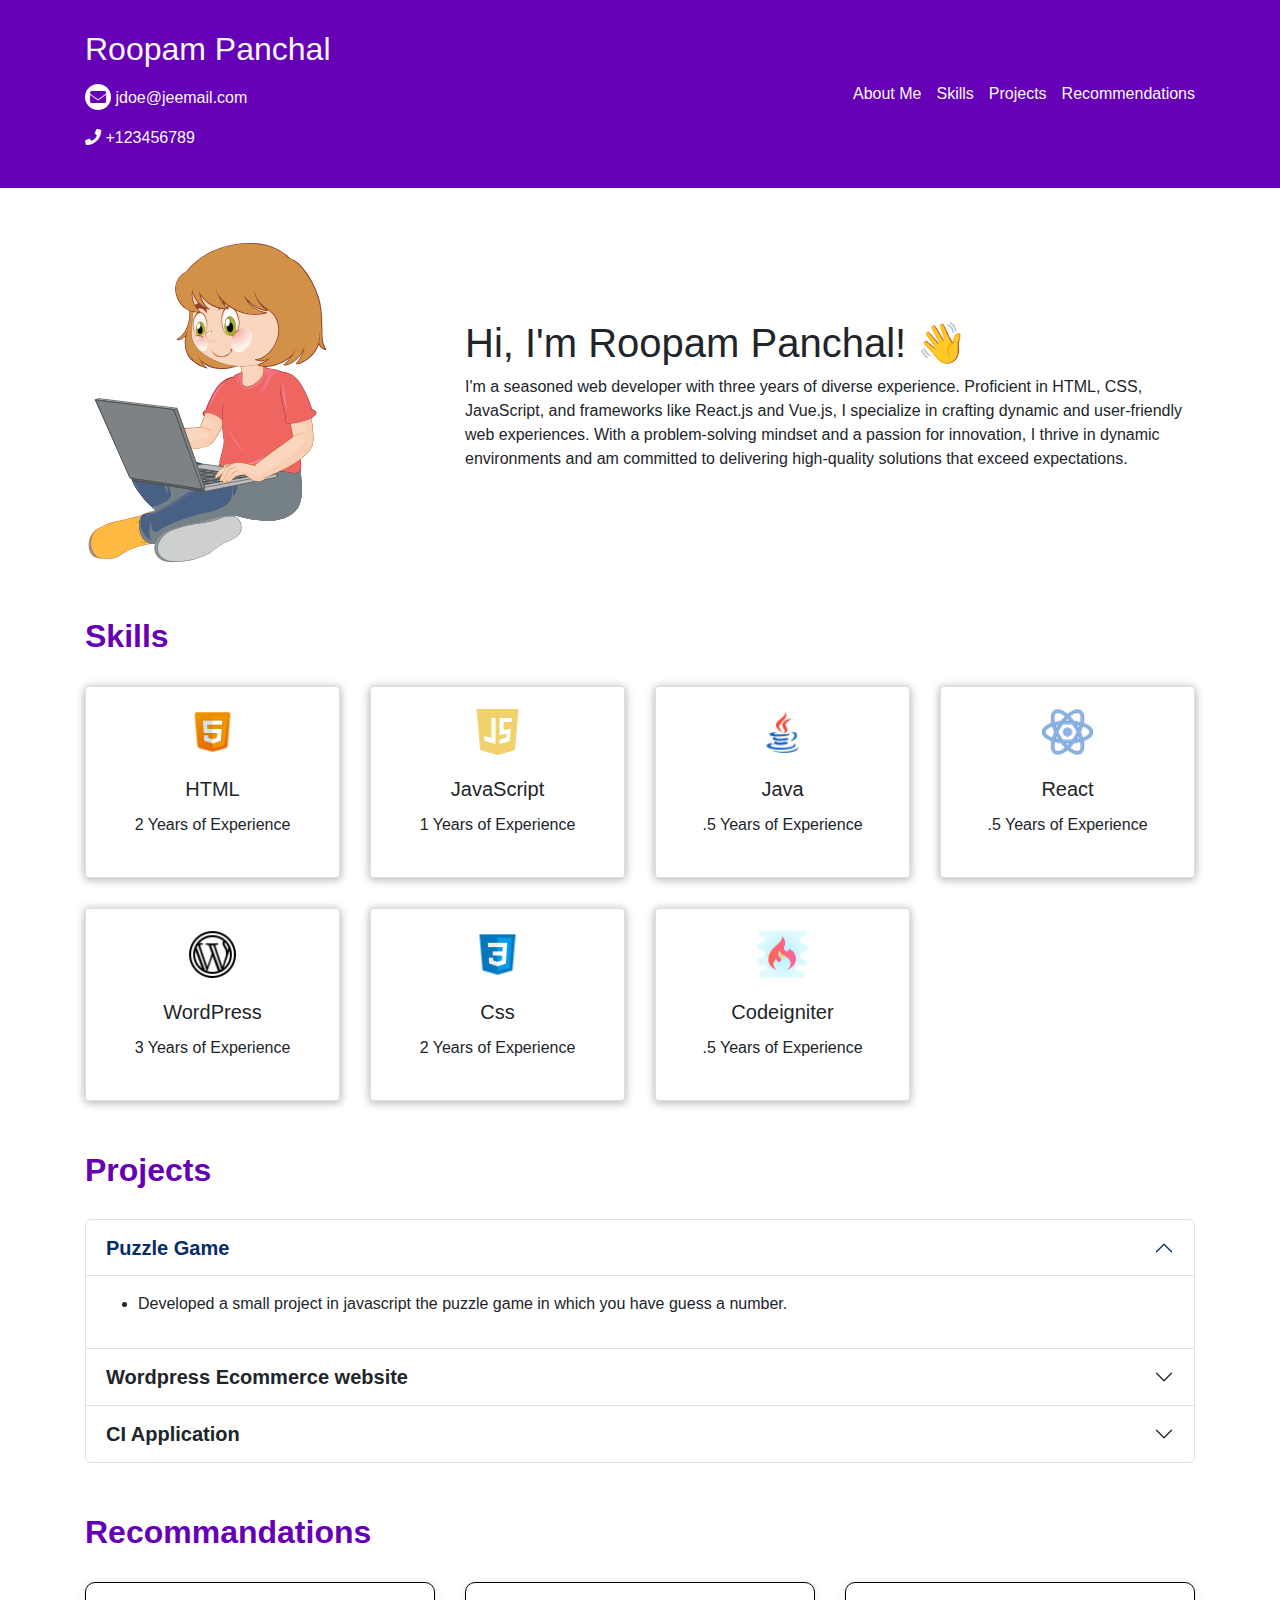
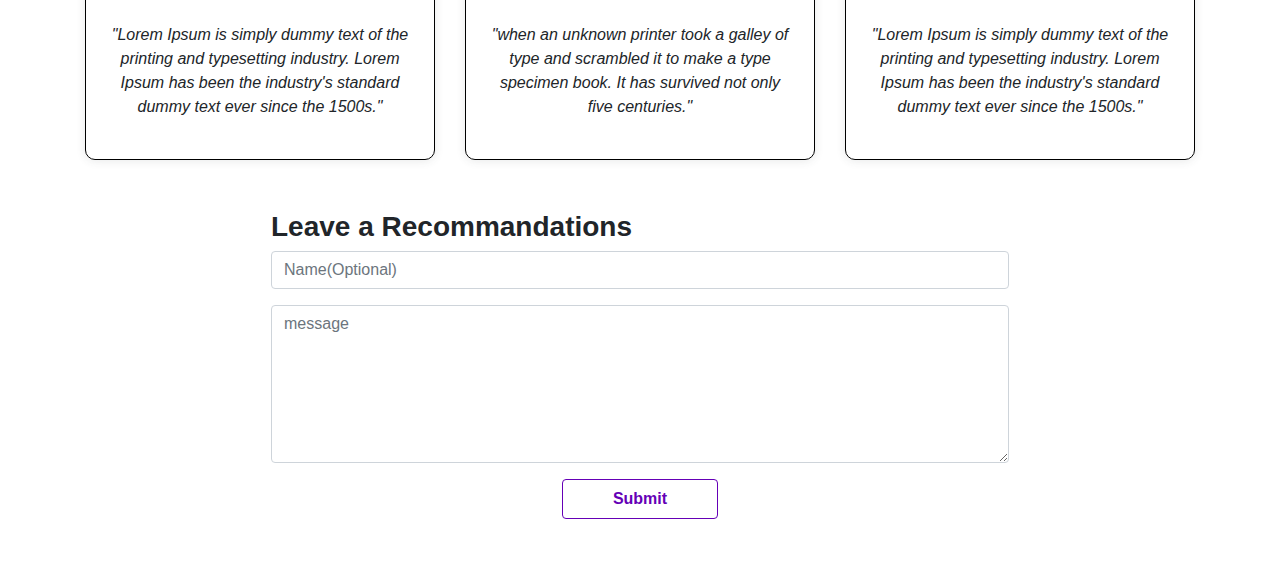
==== index.html @ 45c0bffe "Added Portfolio" ====
<!DOCTYPE html>
<html lang="en">
<head>
  <meta charset="UTF-8">
  <meta name="viewport" content="width=device-width, initial-scale=1.0">
  <title>Responsive Navbar with Toggle</title>
  <link rel="stylesheet" href="css/style.css">
  <link rel="stylesheet" href="css/bootstrap.min.css">

  <!-- Bootstrap CSS -->
  <link href="https://stackpath.bootstrapcdn.com/bootstrap/4.5.2/css/bootstrap.min.css" rel="stylesheet">
  <!-- Font Awesome for icons -->
  <link href="https://cdnjs.cloudflare.com/ajax/libs/font-awesome/5.15.3/css/all.min.css" rel="stylesheet">
</head>
<body>

<nav class="navbar navbar-dark ">
    <div class="main container-fluid container">
        <div class="left_div nav navbar-nav">
            <div class="logo navbar-header"><h2 class="text-light">Roopam Panchal</h2></div>
            <ul class="nav navbar-nav">
                <li class="nav-item">
                    <a href="mailto:jdoe@jeemail.com" class="text-light nav-link">
                        <span><i class="fa fa-envelope"></i></span>
                        jdoe@jeemail.com
                    </a>
                </li>
                <li class="nav-item">
                    <a href="tel:+123456789" class="text-light nav-link">
                        <span><i class="fa fa-phone"></i></span>
                        +123456789
                    </a>
                </li>
            </ul>
        </div>
        <div class="navbar-right d-none d-md-block">
            <!-- This will be shown only on desktop -->
            <ul class="nav navbar-nav list-inline right-menu">
                <li class="nav-item"><a class="nav-link text-light ml-15" href="about.com">About Me</a></li>
                <li class="nav-item"><a class="nav-link text-light ml-15" href="skills.com">Skills</a></li>
                <li class="nav-item"><a class="nav-link text-light ml-15" href="projects.com">Projects</a></li> 
                <li class="nav-item"><a class="nav-link text-light ml-15" href="recommendations.com">Recommendations</a></li>
            </ul>
        </div>
        <button class="navbar-toggler d-block d-md-none" type="button" data-toggle="collapse" data-target="#navbarToggleContent" aria-controls="navbarToggleContent" aria-expanded="false" aria-label="Toggle navigation">
            <span class="navbar-toggler-icon"></span>
        </button>
        <div class="navbar-right collapse navbar-collapse" id="navbarToggleContent">
            <!-- This will be shown on tablet and mobile -->
            <ul class="nav navbar-nav list-inline right-menu">
                <li class="nav-item"><a class="nav-link text-light ml-15" href="about.com">About Me</a></li>
                <li class="nav-item"><a class="nav-link text-light ml-15" href="skills.com">Skills</a></li>
                <li class="nav-item"><a class="nav-link text-light ml-15" href="projects.com">Projects</a></li> 
                <li class="nav-item"><a class="nav-link text-light ml-15" href="recommendations.com">Recommendations</a></li>
            </ul>
        </div>
    </div>
</nav>

<div class="container second_container">
    <div class="row align-items-center">
        <div class="col-sm-4">
            <div class="left_cont">
                <img src="img/left-girl-img.svg" alt="">
            </div>
        </div>
        <div class="col-sm-8">
            <div class="right_cont">
                <h1>Hi, I'm Roopam Panchal! 👋</h1>
                <p>I'm a seasoned web developer with three years of diverse experience. Proficient in HTML, CSS, JavaScript, and frameworks like React.js and Vue.js, I specialize in crafting dynamic and user-friendly web experiences. With a problem-solving mindset and a passion for innovation, I thrive in dynamic environments and am committed to delivering high-quality solutions that exceed expectations.</p>
            </div>
        </div>
    </div>
</div>

<div class="container skills_container">
    <h2 class="heading text-left"><strong>Skills</strong></h2>
    <div class="row top-row">
        <div class="col-md-3">
            <div class="card">
                <img class="card-img-top" src="img/html-logo.png" alt="Card image cap">
                <div class="card-body">
                    <h5 class="card-title text-center">HTML</h5>
                    <p class="card-text">2 Years of Experience</p>
                </div>
            </div>
        </div>
        <div class="col-md-3">
            <div class="card">
                <img class="card-img-top" src="img/js-logo.png" alt="Card image cap">
                <div class="card-body">
                    <h5 class="card-title text-center">JavaScript</h5>
                    <p class="card-text">1 Years of Experience</p>
                </div>
            </div>
        </div>
        <div class="col-md-3">
            <div class="card">
                <img class="card-img-top" src="img/java-logo.png" alt="Card image cap">
                <div class="card-body">
                    <h5 class="card-title text-center">Java</h5>
                    <p class="card-text">.5 Years of Experience</p>
                </div>
            </div>
        </div>
        <div class="col-md-3">
            <div class="card">
                <img class="card-img-top" src="img/react-logo.png" alt="Card image cap">
                <div class="card-body">
                    <h5 class="card-title text-center">React</h5>
                    <p class="card-text">.5 Years of Experience</p>
                </div>
            </div>
        </div>
    </div>
    <div class="row mt-3 bottom-row">
        <div class="col-md-3">
            <div class="card">
                <img class="card-img-top" src="img/wp-logo.png" alt="Card image cap">
                <div class="card-body">
                    <h5 class="card-title text-center">WordPress</h5>
                    <p class="card-text">3 Years of Experience</p>
                </div>
            </div>
        </div>
        <div class="col-md-3">
            <div class="card">
                <img class="card-img-top" src="img/css-logo.png" alt="Card image cap">
                <div class="card-body">
                    <h5 class="card-title text-center">Css</h5>
                    <p class="card-text">2 Years of Experience</p>
                </div>
            </div>
        </div>
        <div class="col-md-3">
            <div class="card">
                <img class="card-img-top" src="img/ci-logo.png" alt="Card image cap">
                <div class="card-body">
                    <h5 class="card-title text-center">Codeigniter</h5>
                    <p class="card-text">.5 Years of Experience</p>
                </div>
            </div>
        </div>
    </div>
</div>

<div class="container projects_container">
    <h2 class="heading text-left"><strong>Projects</strong></h2>
    <div class="accordion" id="accordionPanelsStayOpenExample">
        <div class="accordion-item">
          <h2 class="accordion-header" id="panelsStayOpen-headingOne">
            <button class="accordion-button" type="button" data-toggle="collapse" data-target="#panelsStayOpen-collapseOne" aria-expanded="true" aria-controls="panelsStayOpen-collapseOne">
              <strong>Puzzle Game</strong>
            </button>
          </h2>
          <div id="panelsStayOpen-collapseOne" class="accordion-collapse collapse show" aria-labelledby="panelsStayOpen-headingOne">
            <div class="accordion-body">
              <ul><li>Developed a small project in javascript the puzzle game in which you have guess a number.</li></ul>
            </div>
          </div>
        </div>
        <div class="accordion-item">
          <h2 class="accordion-header" id="panelsStayOpen-headingTwo">
            <button class="accordion-button collapsed" type="button" data-toggle="collapse" data-target="#panelsStayOpen-collapseTwo" aria-expanded="false" aria-controls="panelsStayOpen-collapseTwo">
                <strong>Wordpress Ecommerce website</strong>
            </button>
          </h2>
          <div id="panelsStayOpen-collapseTwo" class="accordion-collapse collapse" aria-labelledby="panelsStayOpen-headingTwo">
            <div class="accordion-body">
                <ul><li>I have worked on 50+ website which is created by wordpress html and css. But the very big project is mine which was handled and made by me is the ecommerce website with the url of "japaneseknifecompany.com" you can visit and a game developing website is with the url of "capermint.com"</li></ul>
            </div>
          </div>
        </div>
        <div class="accordion-item">
          <h2 class="accordion-header" id="panelsStayOpen-headingThree">
            <button class="accordion-button collapsed" type="button" data-toggle="collapse" data-target="#panelsStayOpen-collapseThree" aria-expanded="false" aria-controls="panelsStayOpen-collapseThree">
                <strong>CI Application</strong>
            </button>
          </h2>
          <div id="panelsStayOpen-collapseThree" class="accordion-collapse collapse" aria-labelledby="panelsStayOpen-headingThree">
            <div class="accordion-body">
                <ul><li>Codeigniter is the new skills for me in which i have created a ci app in which we can manage projects , tasks and many more and basically is the crud operation is performed.</li></ul>
            </div>
          </div>
        </div>
      </div>
</div>

<!-- recommandations -->

<div class="container recommandations_container">
    <h2 class="heading text-left"><strong>Recommandations</strong></h2>
    <div class="row top-row">
        <div class="col-md-4">
            <div class="card">
                <div class="card-body">
                    <p class="card-text"><i>"Lorem Ipsum is simply dummy text of the printing and typesetting industry. Lorem Ipsum has been the industry's standard dummy text ever since the 1500s." </i></p>
                </div>
            </div>
        </div>
        <div class="col-md-4">
            <div class="card">
                <div class="card-body">
                    <p class="card-text"><i>"when an unknown printer took a galley of type and scrambled it to make a type specimen book. It has survived not only five centuries."</i></p>
                </div>
            </div>
        </div>
        <div class="col-md-4">
            <div class="card">
                <div class="card-body">
                    <p class="card-text"><i>"Lorem Ipsum is simply dummy text of the printing and typesetting industry. Lorem Ipsum has been the industry's standard dummy text ever since the 1500s." </i></p>
                </div>
            </div>
        </div>
    </div>
</div>

<div class="container form-container">
    <h3><strong>Leave a Recommandations</strong></h3>
    <form class="text-center" id="recommendationForm">
        <div class="mb-3">
          <input type="text" class="form-control" id="name" placeholder="Name(Optional)">
        </div>
        <div class="mb-3">
            <textarea class="form-control" id="exampleFormControlTextarea1" rows="6" placeholder="message"></textarea>
        </div>
        <button type="submit" class="btn submit">Submit</button>
    </form>
</div>
<span onclick="scrollToTop()" id="scrollBtn"><i class="fa fa-arrow-alt-circle-up"></i></span>

<!-- Bootstrap modal -->
<div class="modal fade" id="exampleModal" tabindex="-1" aria-labelledby="exampleModalLabel" aria-hidden="true">
    <div class="modal-dialog">
      <div class="modal-content">
        <div class="modal-header">
          <h5 class="modal-title" id="exampleModalLabel">Thank You!</h5>
          <button type="button" class="close" data-dismiss="modal" aria-label="Close">
            <span aria-hidden="true">&times;</span>
          </button>
        </div>
        <div class="modal-body">
          Thank you for submitting a recommendation!
        </div>
        <div class="modal-footer">
          <button type="button" class="btn btn-secondary" data-dismiss="modal">Close</button>
        </div>
      </div>
    </div>
  </div>
  
<!-- Bootstrap JS -->
<script src="js/jquery.min.js"></script>
<script src="js/bootstrap.js"></script>
<script src="js/bootstrap.min.js"></script>
<script src="js/popper.min.js"></script>
<script src="js/scripts.js"></script>

<script src="https://code.jquery.com/jquery-3.5.1.slim.min.js"></script>
<script src="https://cdn.jsdelivr.net/npm/popper.js@1.16.1/dist/umd/popper.min.js"></script>
<script src="https://stackpath.bootstrapcdn.com/bootstrap/4.5.2/js/bootstrap.min.js"></script>

</body>
</html>
---- css/style.css ----
ul.nav.navbar-nav.list-inline.right-menu {
    display: -webkit-inline-box;
}

.ml-15 {
    margin-left: 15px !important;
}
.ml-5 {
    margin-left: 5px !important;
}
.fa-envelope{
    border-radius: 50%;
    background: #fff;
    color: #6500b6;
    padding: 5px;
}
.navbar{
    background-color: #6500b6;
    padding: 30px 0px !important;
    margin-bottom:50px;
}
.left_cont img {
    width: 70%;
}
.second_container, .skills_container, .projects_container, .recommandations_container, .form-container{
    margin-bottom:50px;
}
img.card-img-top {
    width: 20%;
    margin: 0 auto;
}
.card {
    padding: 20px 0px;
    text-align: center;
    box-shadow: rgb(60 64 67 / 29%) 0px 1px 10px 0px, rgb(60 64 67 / 11%) 0px 2px 6px 2px;
}
.top-row{
    margin-bottom: 30px;
}
.heading{
    color: #6500b6;
    margin-bottom: 30px;

}
.accordion-button:not(.collapsed){
    background-color: transparent !important;
}
.accordion-header strong{
    font-size:20px;
}
.recommandations_container .card{
    box-shadow: rgba(60, 64, 67, 0.119) 0px 1px 10px 0px, rgba(60, 64, 67, 0) 0px 2px 6px 2px;
    border:1px solid #000;
    border-radius: 10px;
    justify-content: center;
}
.container.form-container{
    width:60%;
}
button.btn.submit{
    color:#6500b6;
    background-color: transparent;
    border: 1px solid #6500b6;
    font-weight: bold;
    padding: 7px 50px;
}
#scrollBtn {
    display: none;
    position: fixed;
    bottom: 20px;
    right: 20px;
    padding: 10px 20px;
    color: #fff;
    border: none;
    border-radius: 50%;
    cursor: pointer;
    background-color: transparent;
}

#scrollBtn i:hover {
    background-color: #0056b3;
}

#scrollBtn i{
    background-color: #6500b6;
    border-radius: 50%;
    padding: 10px;
}
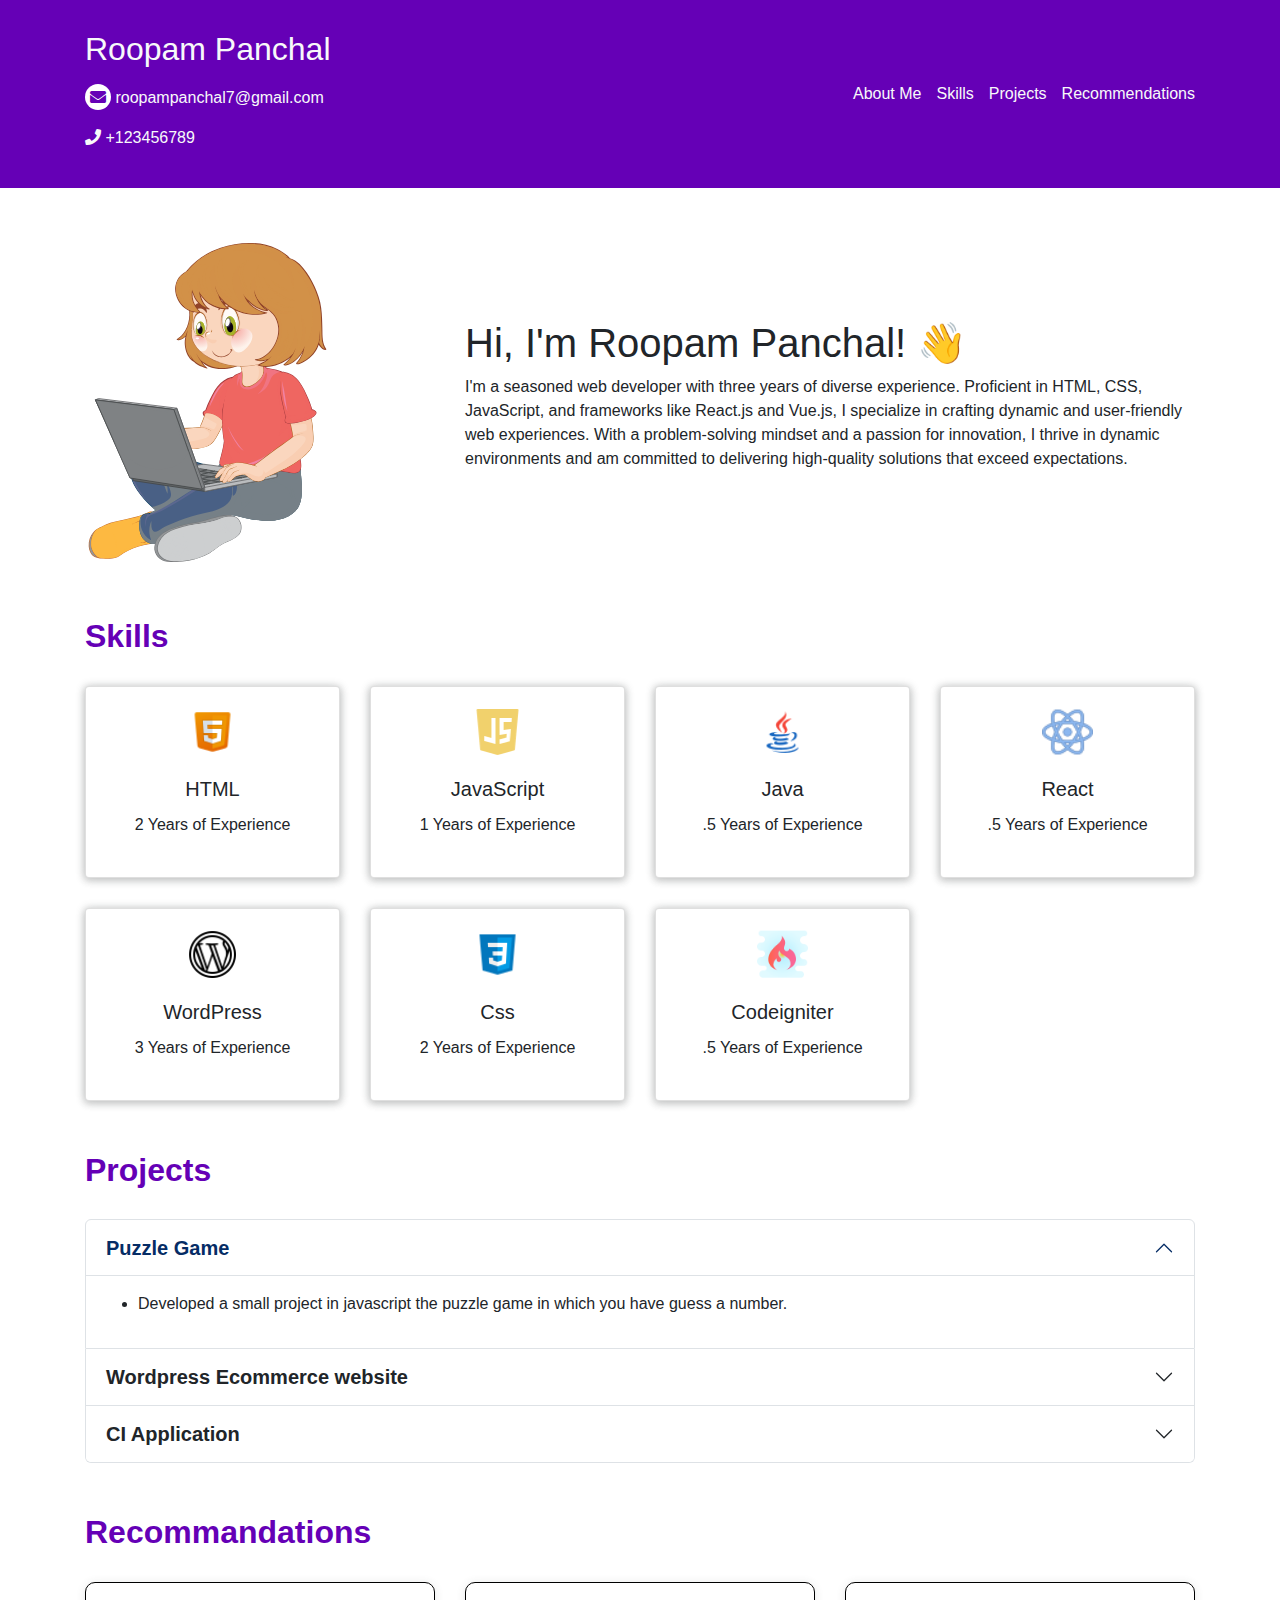
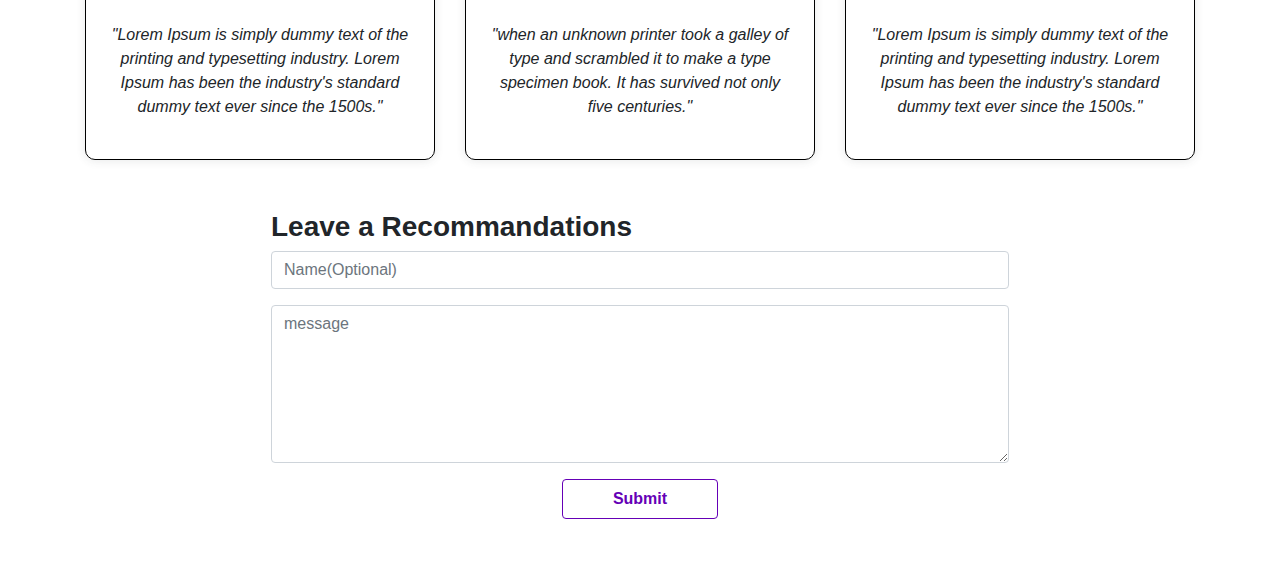
==== commit 0a54eed8: "Update index.html" ====
--- a/index.html
+++ b/index.html
@@ -22,7 +22,7 @@
                 <li class="nav-item">
                     <a href="mailto:jdoe@jeemail.com" class="text-light nav-link">
                         <span><i class="fa fa-envelope"></i></span>
-                        jdoe@jeemail.com
+                        roopampanchal7@gmail.com
                     </a>
                 </li>
                 <li class="nav-item">
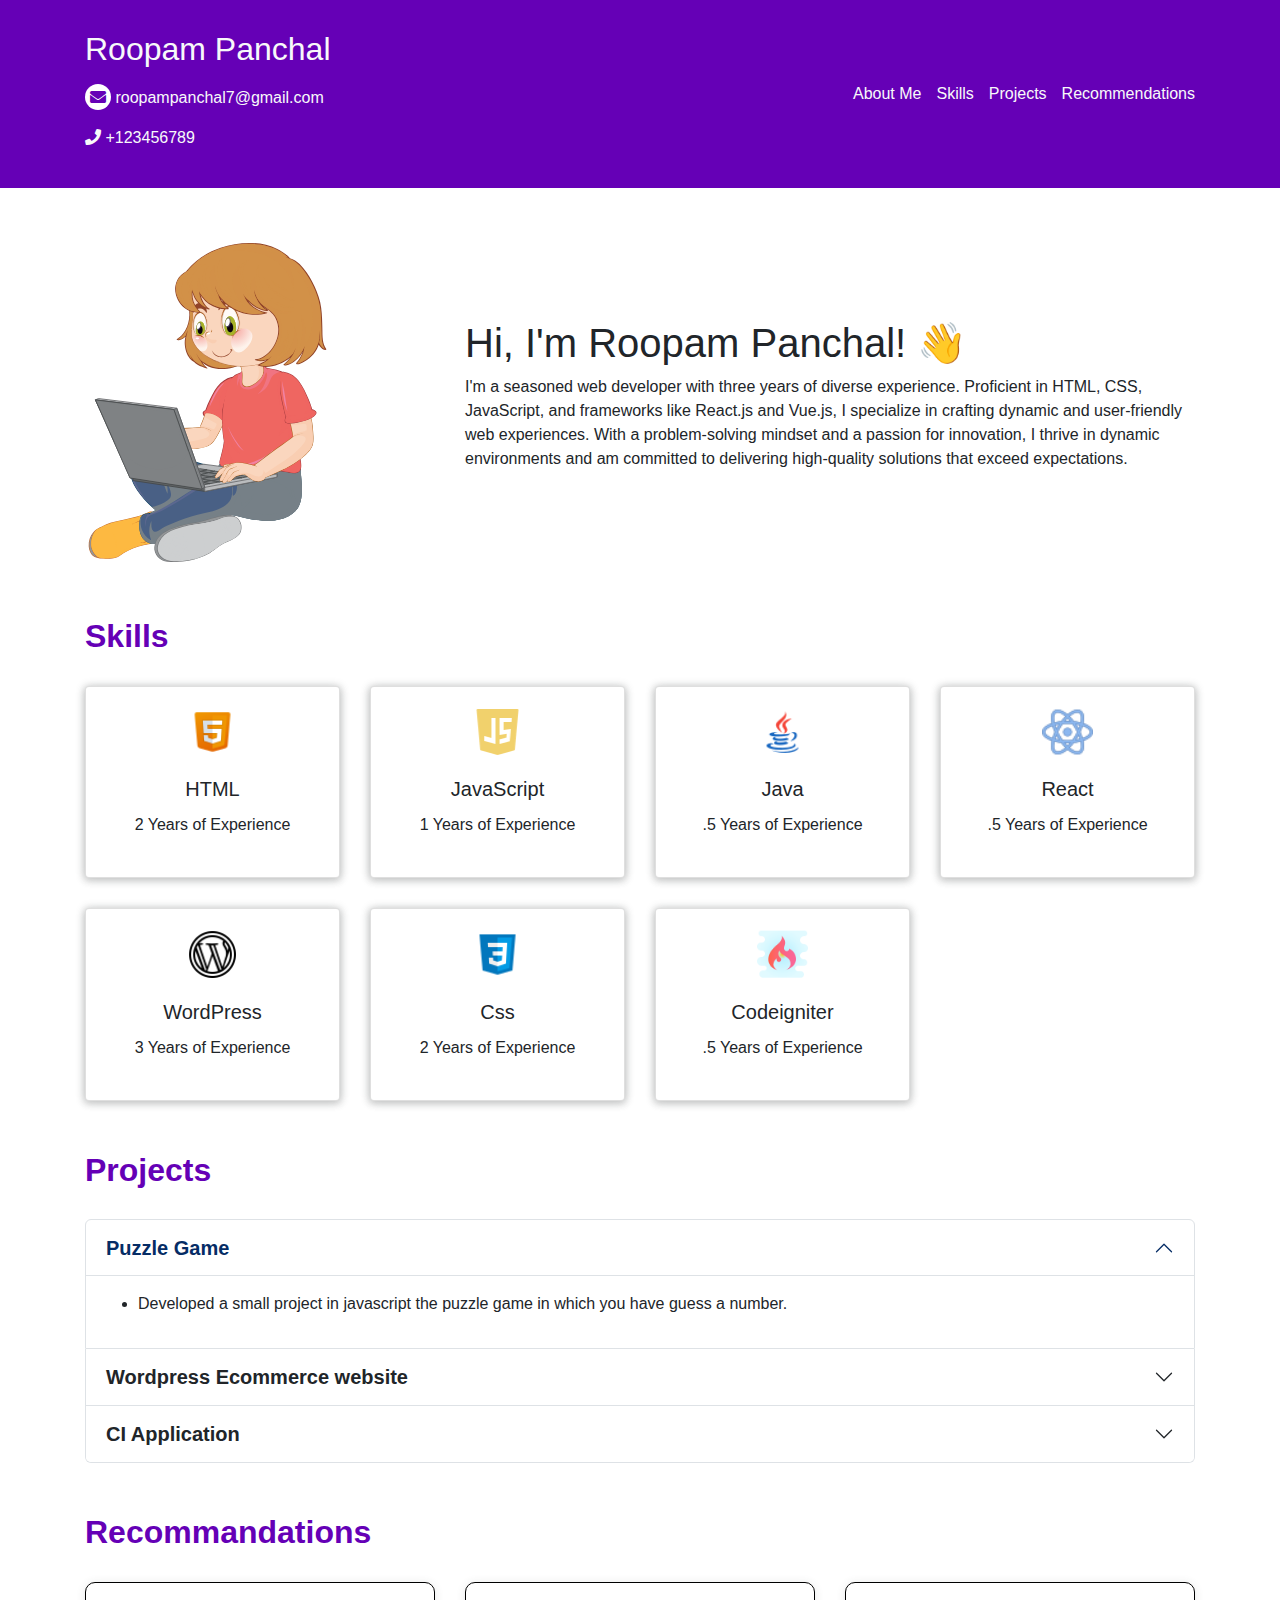
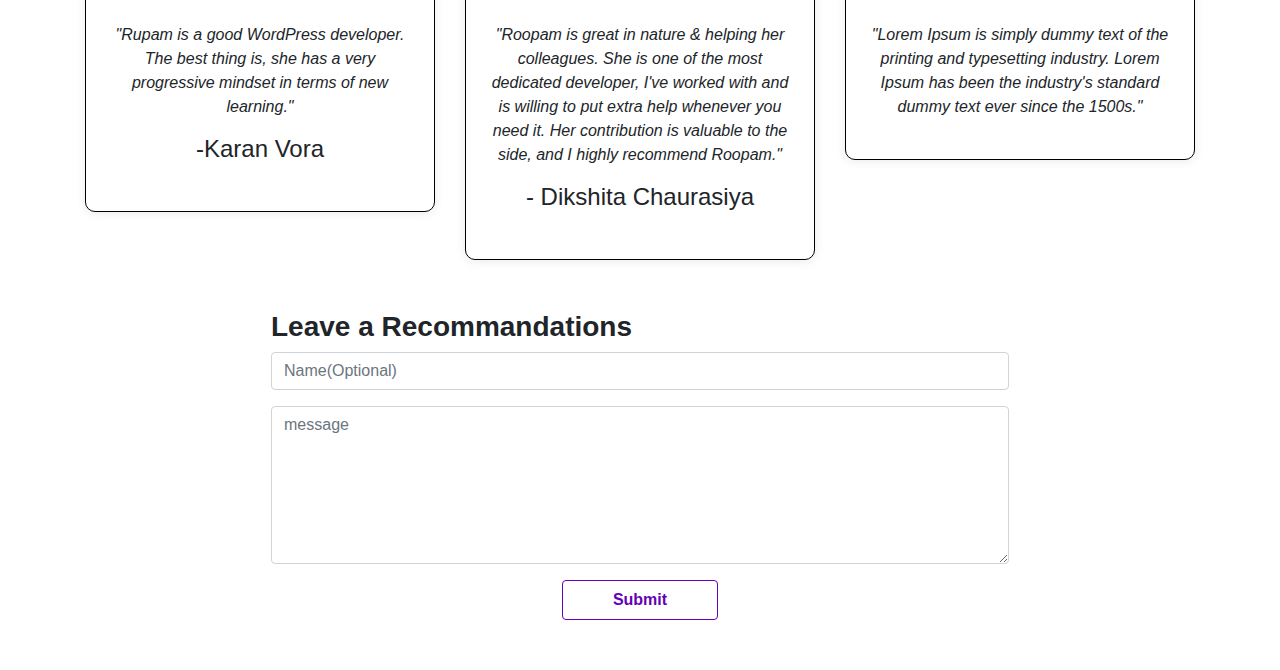
==== commit 5580de2c: "Update index.html" ====
--- a/index.html
+++ b/index.html
@@ -194,14 +194,16 @@
         <div class="col-md-4">
             <div class="card">
                 <div class="card-body">
-                    <p class="card-text"><i>"Lorem Ipsum is simply dummy text of the printing and typesetting industry. Lorem Ipsum has been the industry's standard dummy text ever since the 1500s." </i></p>
+                    <p class="card-text"><i>"Rupam is a good WordPress developer. The best thing is, she has a very progressive mindset in terms of new learning." </i></p>
+                    <h4>-Karan Vora</h4>
                 </div>
             </div>
         </div>
         <div class="col-md-4">
             <div class="card">
                 <div class="card-body">
-                    <p class="card-text"><i>"when an unknown printer took a galley of type and scrambled it to make a type specimen book. It has survived not only five centuries."</i></p>
+                    <p class="card-text"><i>"Roopam is great in nature & helping her colleagues. She is one of the most dedicated developer, I've worked with and is willing to put extra help whenever you need it. Her contribution is valuable to the side, and I highly recommend Roopam."</i></p>
+                    <h4>- Dikshita Chaurasiya</h4>
                 </div>
             </div>
         </div>
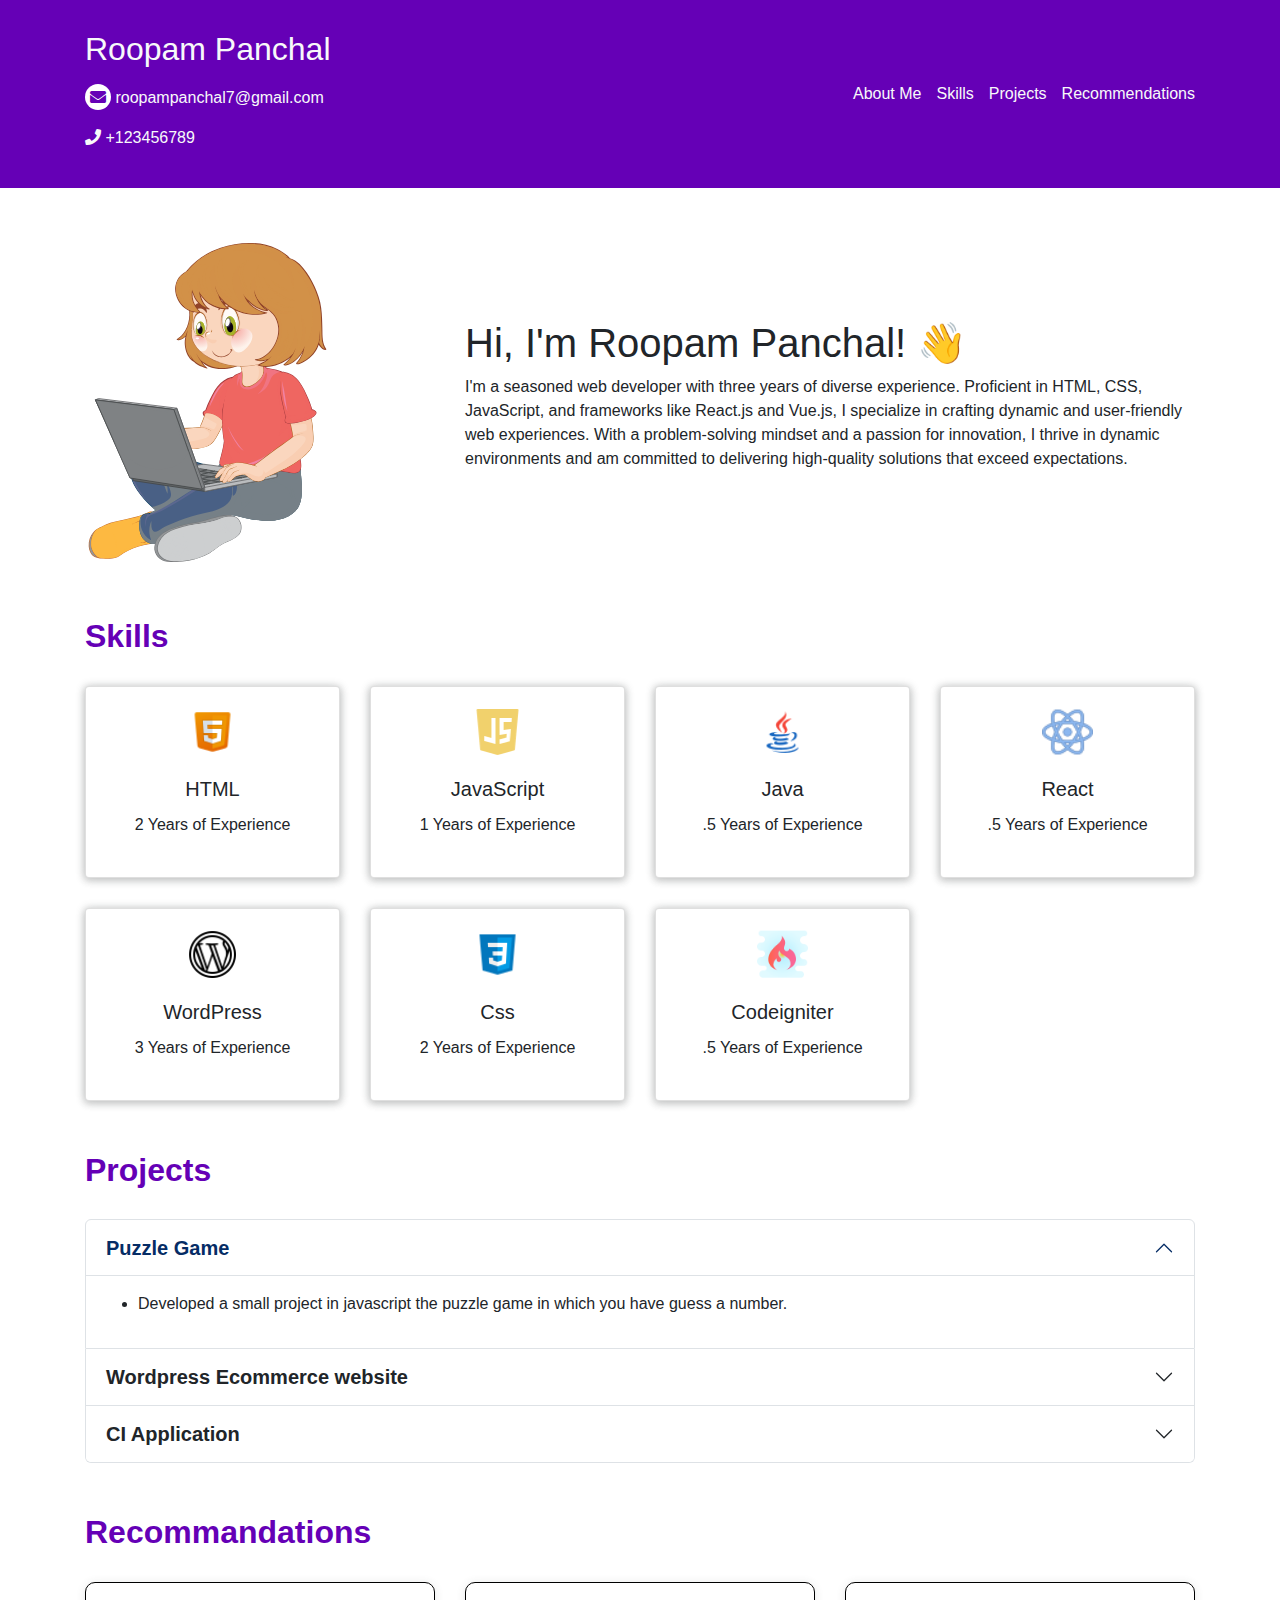
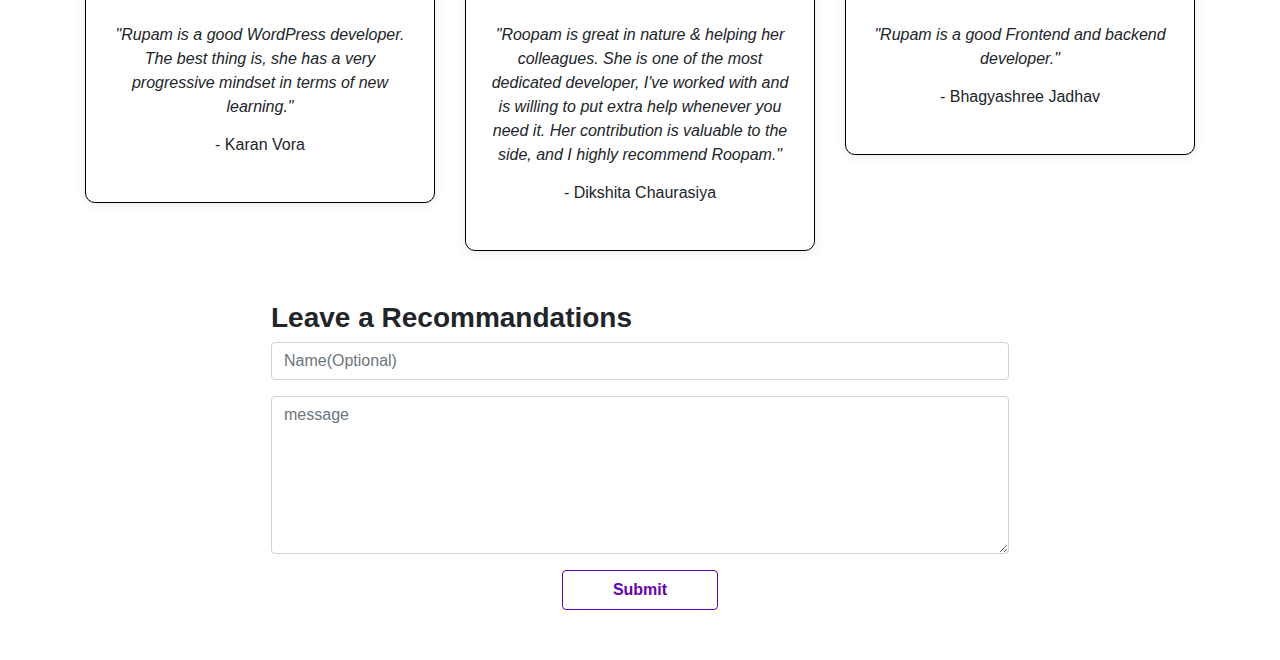
==== commit 57550803: "Update index.html" ====
--- a/index.html
+++ b/index.html
@@ -195,7 +195,7 @@
             <div class="card">
                 <div class="card-body">
                     <p class="card-text"><i>"Rupam is a good WordPress developer. The best thing is, she has a very progressive mindset in terms of new learning." </i></p>
-                    <h4>-Karan Vora</h4>
+                    <h6> - Karan Vora</h6>
                 </div>
             </div>
         </div>
@@ -203,14 +203,15 @@
             <div class="card">
                 <div class="card-body">
                     <p class="card-text"><i>"Roopam is great in nature & helping her colleagues. She is one of the most dedicated developer, I've worked with and is willing to put extra help whenever you need it. Her contribution is valuable to the side, and I highly recommend Roopam."</i></p>
-                    <h4>- Dikshita Chaurasiya</h4>
+                    <h6> - Dikshita Chaurasiya</h6>
                 </div>
             </div>
         </div>
         <div class="col-md-4">
             <div class="card">
                 <div class="card-body">
-                    <p class="card-text"><i>"Lorem Ipsum is simply dummy text of the printing and typesetting industry. Lorem Ipsum has been the industry's standard dummy text ever since the 1500s." </i></p>
+                    <p class="card-text"><i>"Rupam is a good Frontend and backend developer." </i></p>
+                    <h6> - Bhagyashree Jadhav</h6>
                 </div>
             </div>
         </div>
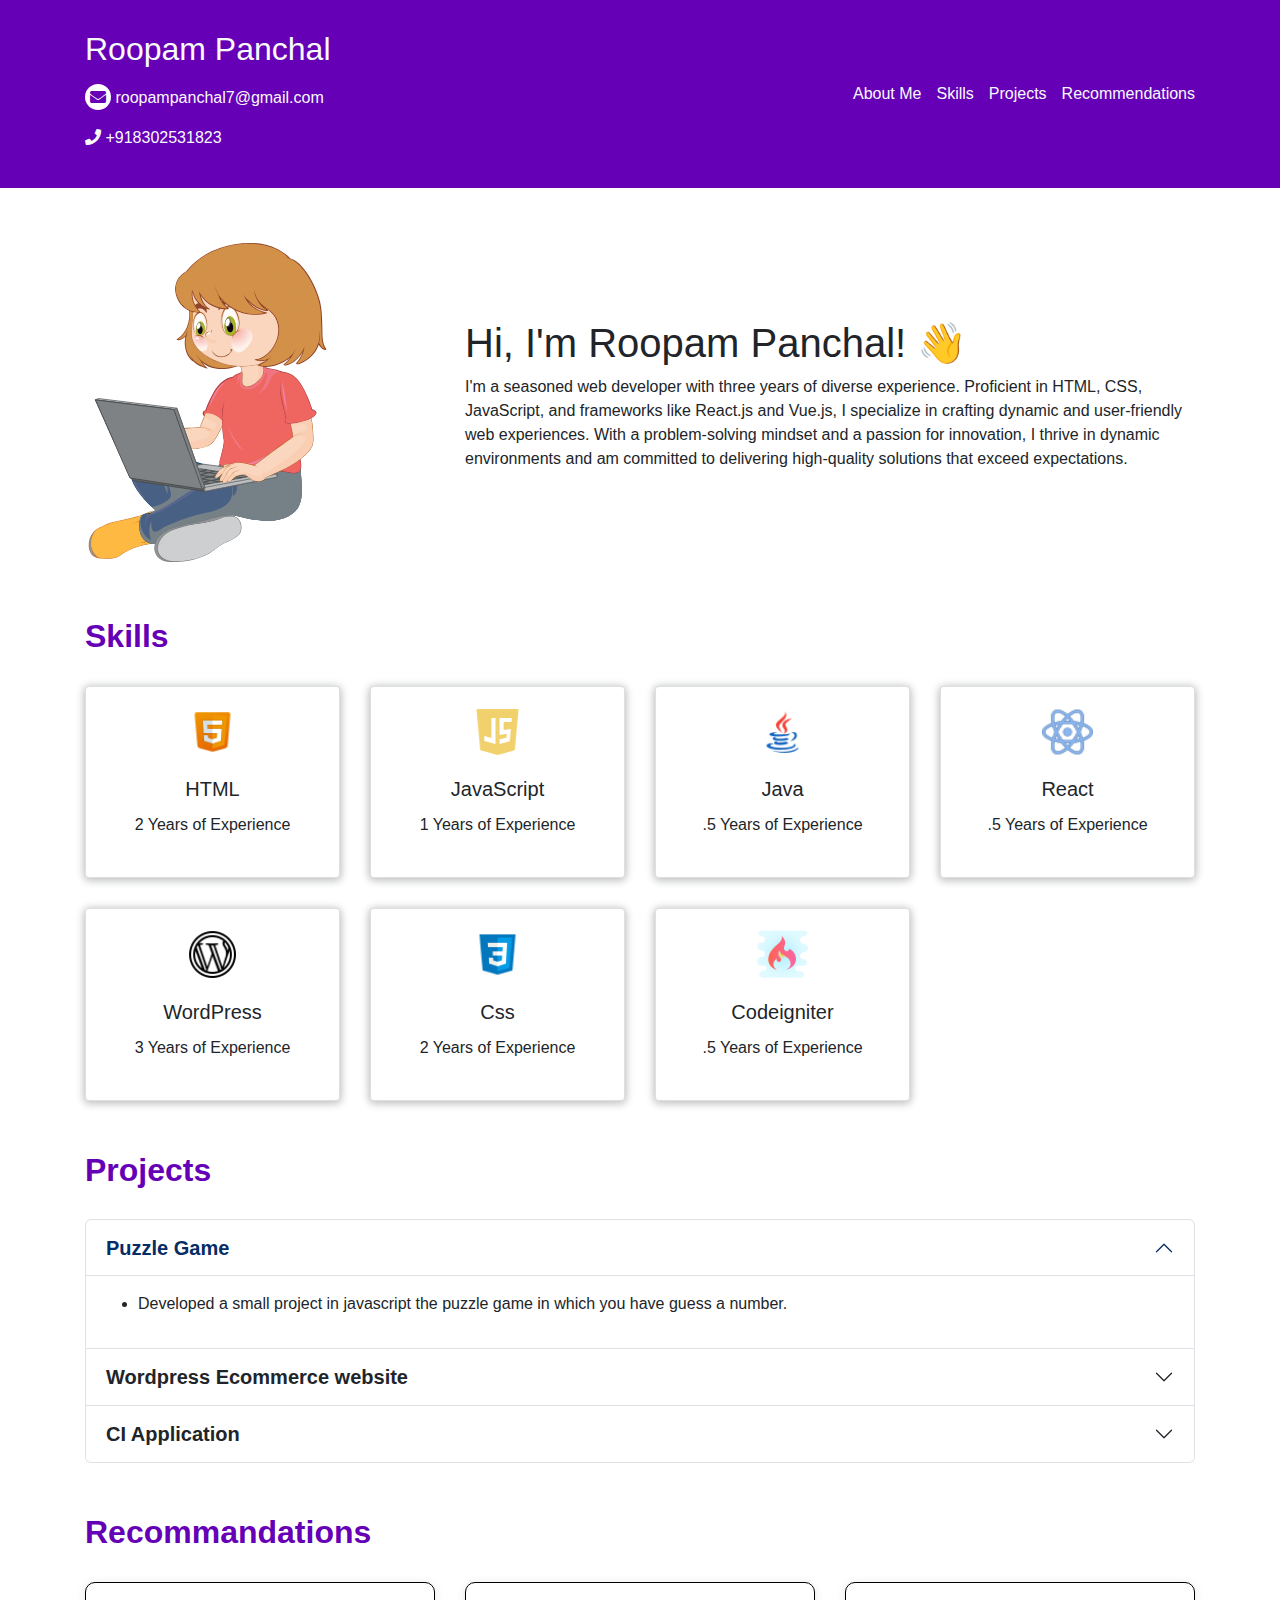
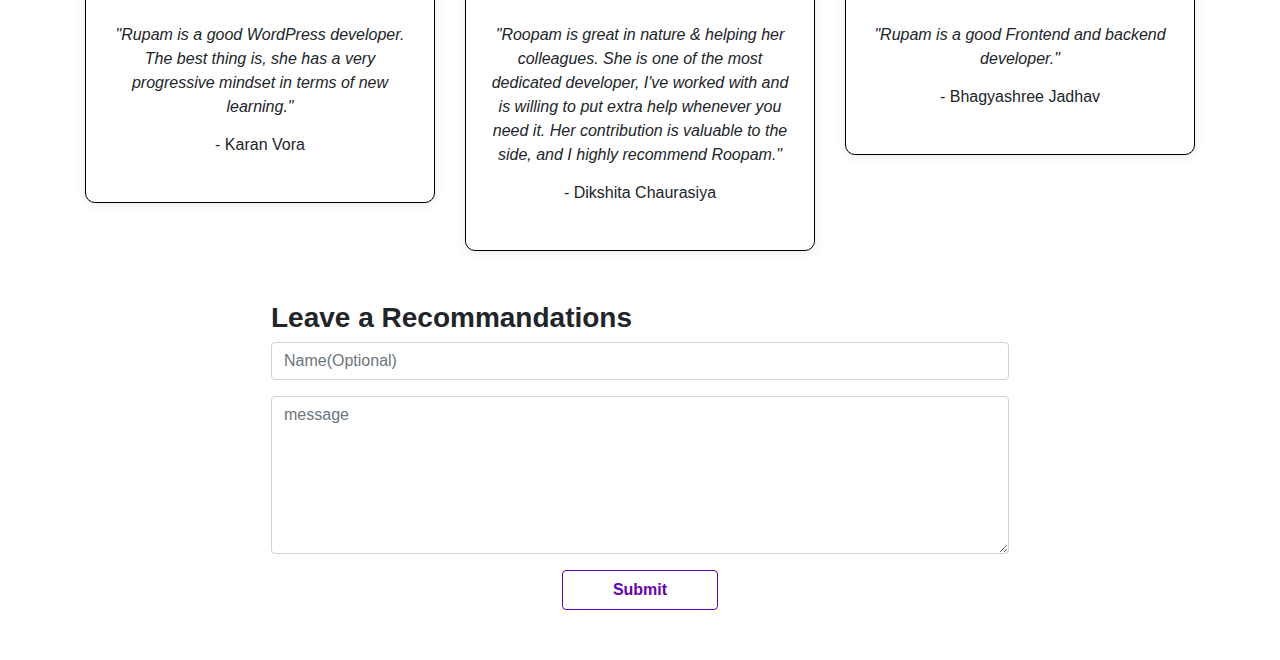
==== commit fac9f5ed: "Update index.html" ====
--- a/index.html
+++ b/index.html
@@ -3,7 +3,7 @@
 <head>
   <meta charset="UTF-8">
   <meta name="viewport" content="width=device-width, initial-scale=1.0">
-  <title>Responsive Navbar with Toggle</title>
+  <title>Roopam Panchal</title>
   <link rel="stylesheet" href="css/style.css">
   <link rel="stylesheet" href="css/bootstrap.min.css">
 
@@ -26,9 +26,9 @@
                     </a>
                 </li>
                 <li class="nav-item">
-                    <a href="tel:+123456789" class="text-light nav-link">
+                    <a href="tel:+918302531823" class="text-light nav-link">
                         <span><i class="fa fa-phone"></i></span>
-                        +123456789
+                        +918302531823
                     </a>
                 </li>
             </ul>
